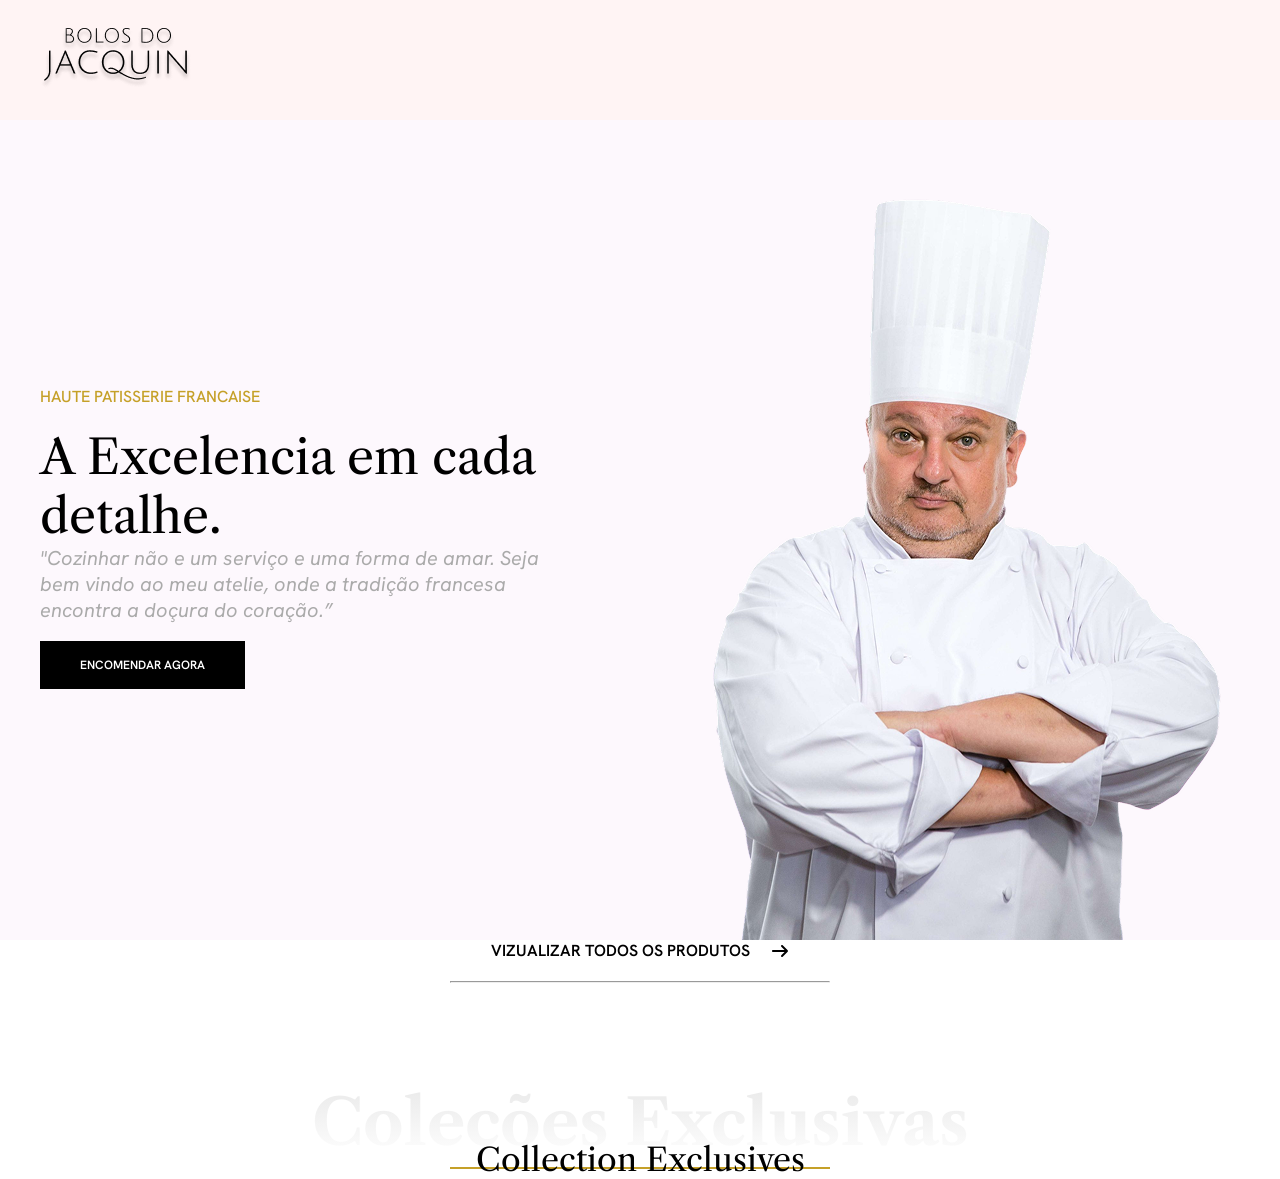
==== home/index.html @ 14ecc536 "inicio html e css pagina home" ====
<!DOCTYPE html>
<html lang="pt-br">

<head>
    <meta charset="UTF-8">
    <meta name="viewport" content="width=device-width, initial-scale=1.0">
    <title>home - bolos jacquin</title>
    <link rel="stylesheet" href="style.css">
    <link rel="preconnect" href="https://fonts.googleapis.com">
    <link rel="preconnect" href="https://fonts.gstatic.com" crossorigin>
    <link
        href="https://fonts.googleapis.com/css2?family=Hanken+Grotesk:ital,wght@0,100..900;1,100..900&family=Libre+Caslon+Text:ital,wght@0,400;0,700;1,400&display=swap"
        rel="stylesheet">

</head>

<body>
    <header class="home_cabecalho">
        <div class="home_container">
            <img src="../img/BOLOS DO JACQUIN.png" alt="logo bolos do jacquin">
        </div>
    </header>
    <main>
        <h1>página inicial bolos do Jacquin</h1>
        <section class="home_banner">
            <div class="home_container banner_container">
                <div class="box_texto_banner">
                    <span class="linha1">haute patisserie francaise</span><br>
                    <span class="linha2">A Excelencia em cada detalhe.</span>
                    <p class="linha3">"Cozinhar não e um serviço e uma forma de amar. Seja bem vindo ao meu atelie, onde a tradição
                        francesa encontra a doçura do coração.”</p>
                    <a class="linha4" href="">encomendar agora</a>
                </div>
                <img src="../img/jacquin._banner.png" alt="foto do Jacquin vestindo sua dolma">

            </div>

        </section>
        <section class="home_container home_produtos">
            <div class="link_produtos">
                <div>

                    <a href="">vizualizar todos os produtos</a>
                    <svg xmlns="http://www.w3.org/2000/svg" viewBox="0 0 640 640"><!--!Font Awesome Free 7.3.1 by @fontawesome - https://fontawesome.com License - https://fontawesome.com/license/free Copyright 2026 Fonticons, Inc.--><path d="M566.6 342.6C579.1 330.1 579.1 309.8 566.6 297.3L406.6 137.3C394.1 124.8 373.8 124.8 361.3 137.3C348.8 149.8 348.8 170.1 361.3 182.6L466.7 288L96 288C78.3 288 64 302.3 64 320C64 337.7 78.3 352 96 352L466.7 352L361.3 457.4C348.8 469.9 348.8 490.2 361.3 502.7C373.8 515.2 394.1 515.2 406.6 502.7L566.6 342.7z"/>
                    </svg>
                </div>
                <hr>

            </div>
            
            <div class="home_subtitulo">
                <h2>Coleções Exclusivas</h2>
                <span>Collection Exclusives</span>
                <hr>
                


            </div>
            <div></div>
            
        </section>

    </main>

</body>

</html>
---- home/style.css ----
*{
    margin: 0;
    padding: 0;
    box-sizing: border-box;
}

h1{
    position: absolute;
    width: 1px;
    height: 1px;
    margin: 1px;
    overflow: hidden;
}


/* ------ CABECALHO ------ */
.home_cabecalho{
    background-color: #FFF4F4;
    height: 120px;
    display: flex;
    justify-content: center;
    align-items: center;
}

.home_container{ 
    /* background-color: aqua; */
    max-width: 1200px;/* largura maxima 1200px */
    width: 95%; /* largura 95% */
    margin: 0 auto;
}





/* ------ BANNER ------ */
.home_banner{
    background-color: #fdf8fd;
}

.box_texto_banner{
    /* background-color: chartreuse; */
    font-family: "Hanken Grotesk", sans-serif;
    max-width: 520px;


}

.banner_container{
    display: flex;
    align-items: center;
    justify-content: space-between;
}

.banner_container img{
    width: 547px;
}

.linha1{
    color: #c5a028;
    font-size: 16px;
    font-weight: 500;
    text-transform: uppercase;
    margin-bottom: 20px;
    display: inline-block;
}

.linha2{
    font-family: "Libre Caslon Text", serif;
    font-size: 48px;
    display: inline-block;

}
   





.linha3{
     font-size: 20px;
     font-style: italic;
     color: #aaaaaa;
     margin-bottom: 30px;
     display: inline-block;
    
     

} 
   



.linha4{
    font-weight: 600;
    font-size: 12px;
    text-transform: uppercase;
    color: #ffffff;
    text-decoration: none;

    background-color: #000000;
    padding: 16px 40px;
}






/* ------ PRODUTOS ------ */
.home_prudutos{
    padding: 100px 0;
}

.link_produtos a{
       font-family: "Hanken Grotesk", sans-serif;
       font-weight: 600;
       font-size: 16px;
       text-transform: uppercase;
       
       text-decoration: none;
       color: #000000;
    
}

.link_produtos svg{
    width: 20px;
}

.link_produtos div{
    display: flex;
    align-items: center;
    justify-content: center;
    gap: 20px;
    margin-bottom: 20px;
}

.link_produtos hr{ 
    max-width: 380px;
    width: 100%;
    margin: 0 auto;
}
.home_subtitulo{
    font-family: "Libre Caslon Text", serif;
    /* background-color: darkgreen; */
    display: flex;
    flex-direction: column;
    align-items: center;
    position: relative;
    margin-top: 100px;
}

.home_subtitulo h2{
    font-weight: 700;
    font-size: 64px;
    background-image: linear-gradient(0deg, #FFFFFF, #E9E9E9);
    background-clip: text;
    -webkit-background-clip: text;

    color: transparent;
    -webkit-text-fill-color: transparent;
}

.home_subtitulo span{
    font-size: 32px;
    position: absolute;
    bottom: -10px;
    

}


.home_subtitulo hr {
    max-width: 380px;
    width: 100%;
    background-color: #c5a028;
    margin-top: 5px;
    border: none;
    height:2px;
}
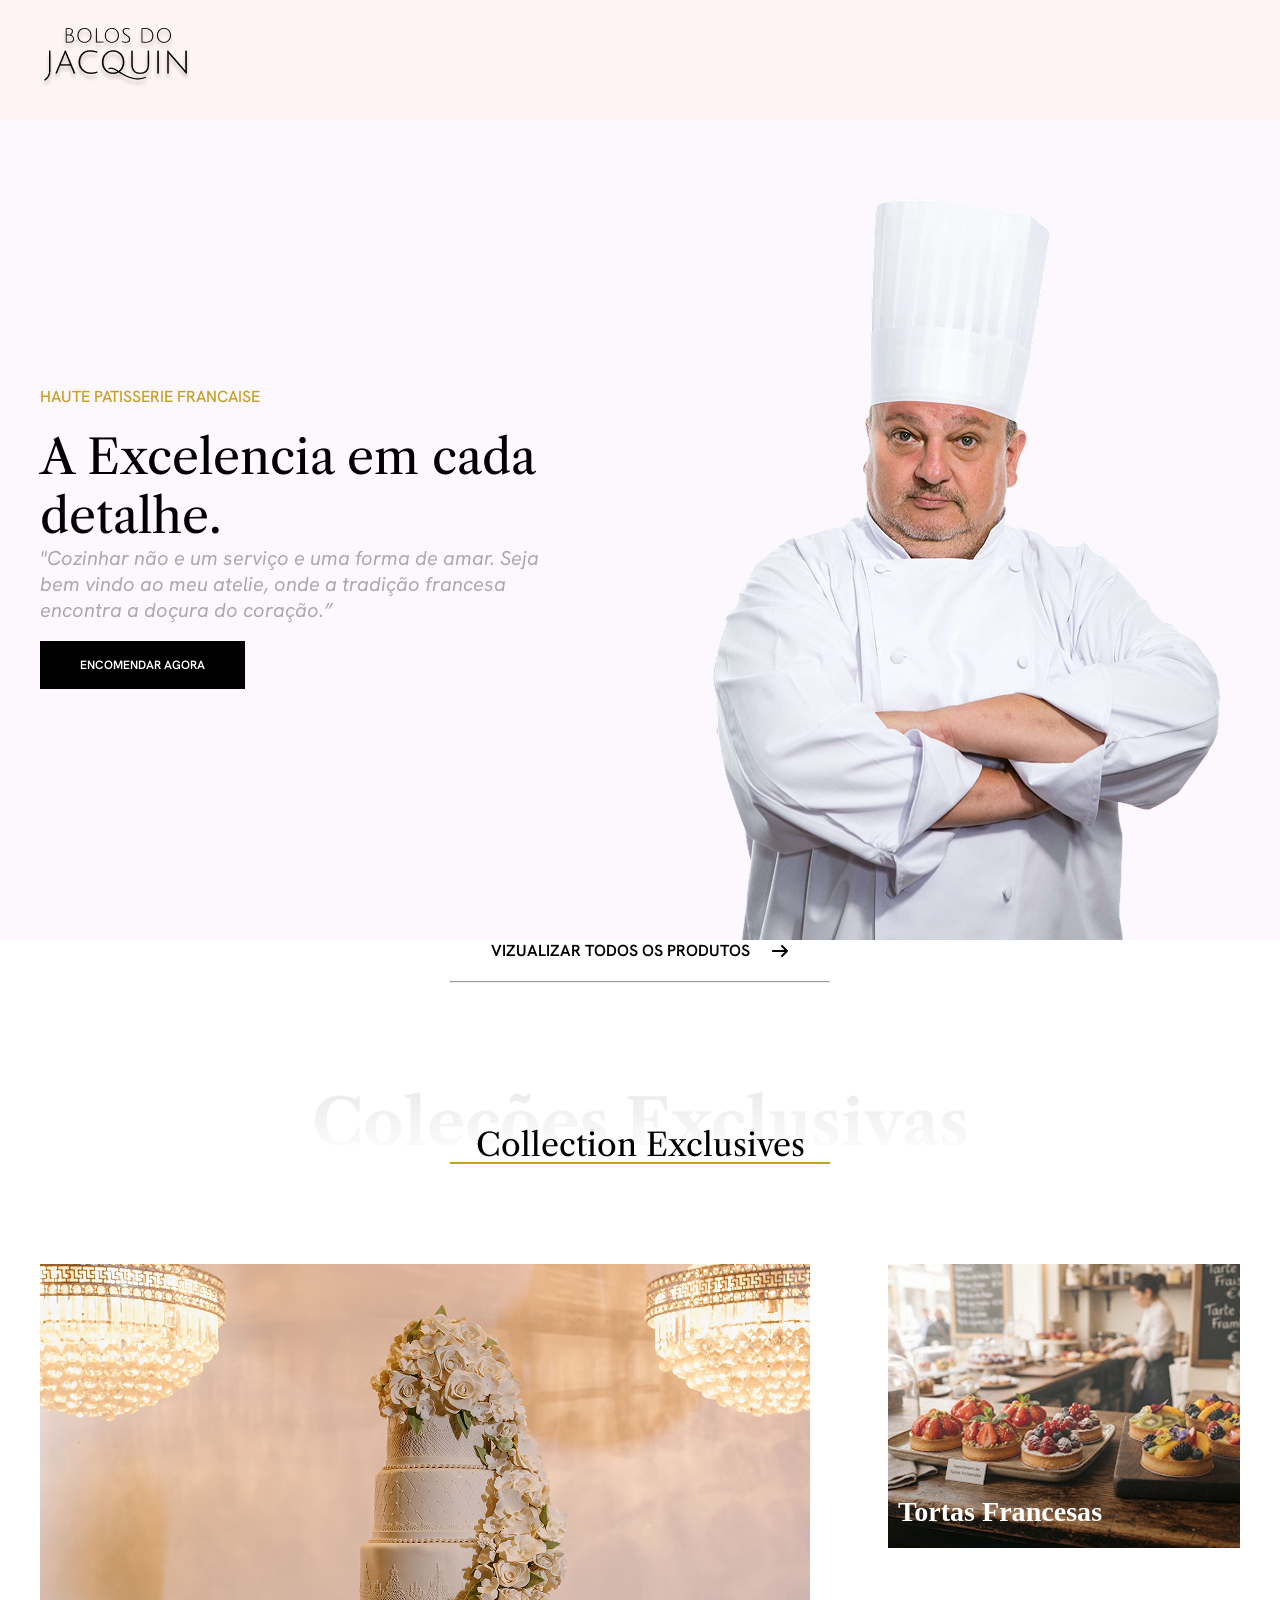
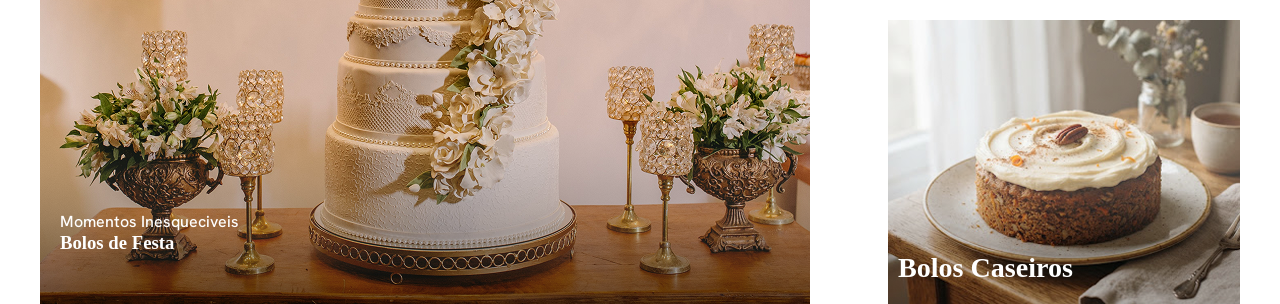
==== commit 3e492c4f: "seção de categorias finalizada" ====
--- a/home/index.html
+++ b/home/index.html
@@ -17,7 +17,7 @@
 <body>
     <header class="home_cabecalho">
         <div class="home_container">
-            <img src="../img/BOLOS DO JACQUIN.png" alt="logo bolos do jacquin">
+            <img src="./img/BOLOS DO JACQUIN.png" alt="logo bolos do jacquin">
         </div>
     </header>
     <main>
@@ -31,7 +31,7 @@
                         francesa encontra a doçura do coração.”</p>
                     <a class="linha4" href="">encomendar agora</a>
                 </div>
-                <img src="../img/jacquin._banner.png" alt="foto do Jacquin vestindo sua dolma">
+                <img src="./img/jacquin._banner.png" alt="foto do Jacquin vestindo sua dolma">
 
             </div>
 
@@ -56,7 +56,30 @@
 
 
             </div>
-            <div></div>
+            <div class="container_categorias"> 
+                <a href="">
+                <div class="img_categoria1">
+                    <span>Momentos Inesqueciveis</span>
+                    <h3>Bolos de Festa</h3>
+                </div>
+                </a>
+
+                <div class="col_categorias">
+                    <a href="">
+                        <div class="img img_categoria2">
+                            <h3>Tortas Francesas</h3>
+                        </div>
+                        
+                    </a>
+                    <a href="">
+                        <div class="img img_categoria3">
+                            <h3>Bolos Caseiros</h3>
+                        </div>
+                        
+                    </a>
+
+                </div>
+            </div>
             
         </section>
 
--- a/home/style.css
+++ b/home/style.css
@@ -148,6 +148,7 @@
     align-items: center;
     position: relative;
     margin-top: 100px;
+    margin-bottom: 100px;
 }
 
 .home_subtitulo h2{
@@ -165,6 +166,7 @@
     font-size: 32px;
     position: absolute;
     bottom: -10px;
+    margin-bottom: 10px;
     
 
 }
@@ -174,7 +176,82 @@
     max-width: 380px;
     width: 100%;
     background-color: #c5a028;
-    margin-top: 5px;
     border: none;
     height:2px;
+   
+}
+
+.img_categoria1{
+    background-image: url(./img/pexels-jonathanborba-26774588\ 1.png);
+    /* width: 70%; */
+    width: 770px;
+    height: 640px;
+    display: flex;
+    flex-direction: column;
+    justify-content: flex-end;
+    padding: 50px 20px;
+}
+
+.container_categorias{
+    display: flex;
+    justify-content: space-between;
+    width: 100%;
+}
+
+
+.container_categorias a{
+    color: #FFFFFF;
+    text-decoration: none;
+}
+
+
+.img_categoria1 span{
+    font-family:  "Hanken Grotesk", sans-serif;
+    font-weight: 500;
+
+}
+
+
+
+
+.home_prudutos h3{
+    font-family: "Libre Caslon Text", serif;
+    font-size: 32px;
+    font-weight: 400;
+
+}
+
+.col_categorias{
+    display: flex;
+    flex-direction: column;
+    justify-content: space-between;
+}
+
+
+.img_categoria2{
+    background-image: url(./img/Image\ \(1\).png);
+    width: 25%;
+    max-width: 352px;
+    height: 284px;
+
+}
+
+.img_categoria3{
+    background-image: url(./img/Image\ \(2\).png);
+    width: 25%;
+    max-width: 352px;
+    height: 284px;
+
+}
+
+.img_categoria2,
+.img_categoria3{
+    /* width: 25%; */
+    width: 352px;
+    height: 284px;
+    display: flex;
+    align-items: flex-end;
+    padding: 20px 10px;
+    font-size: 24px;
+
 }
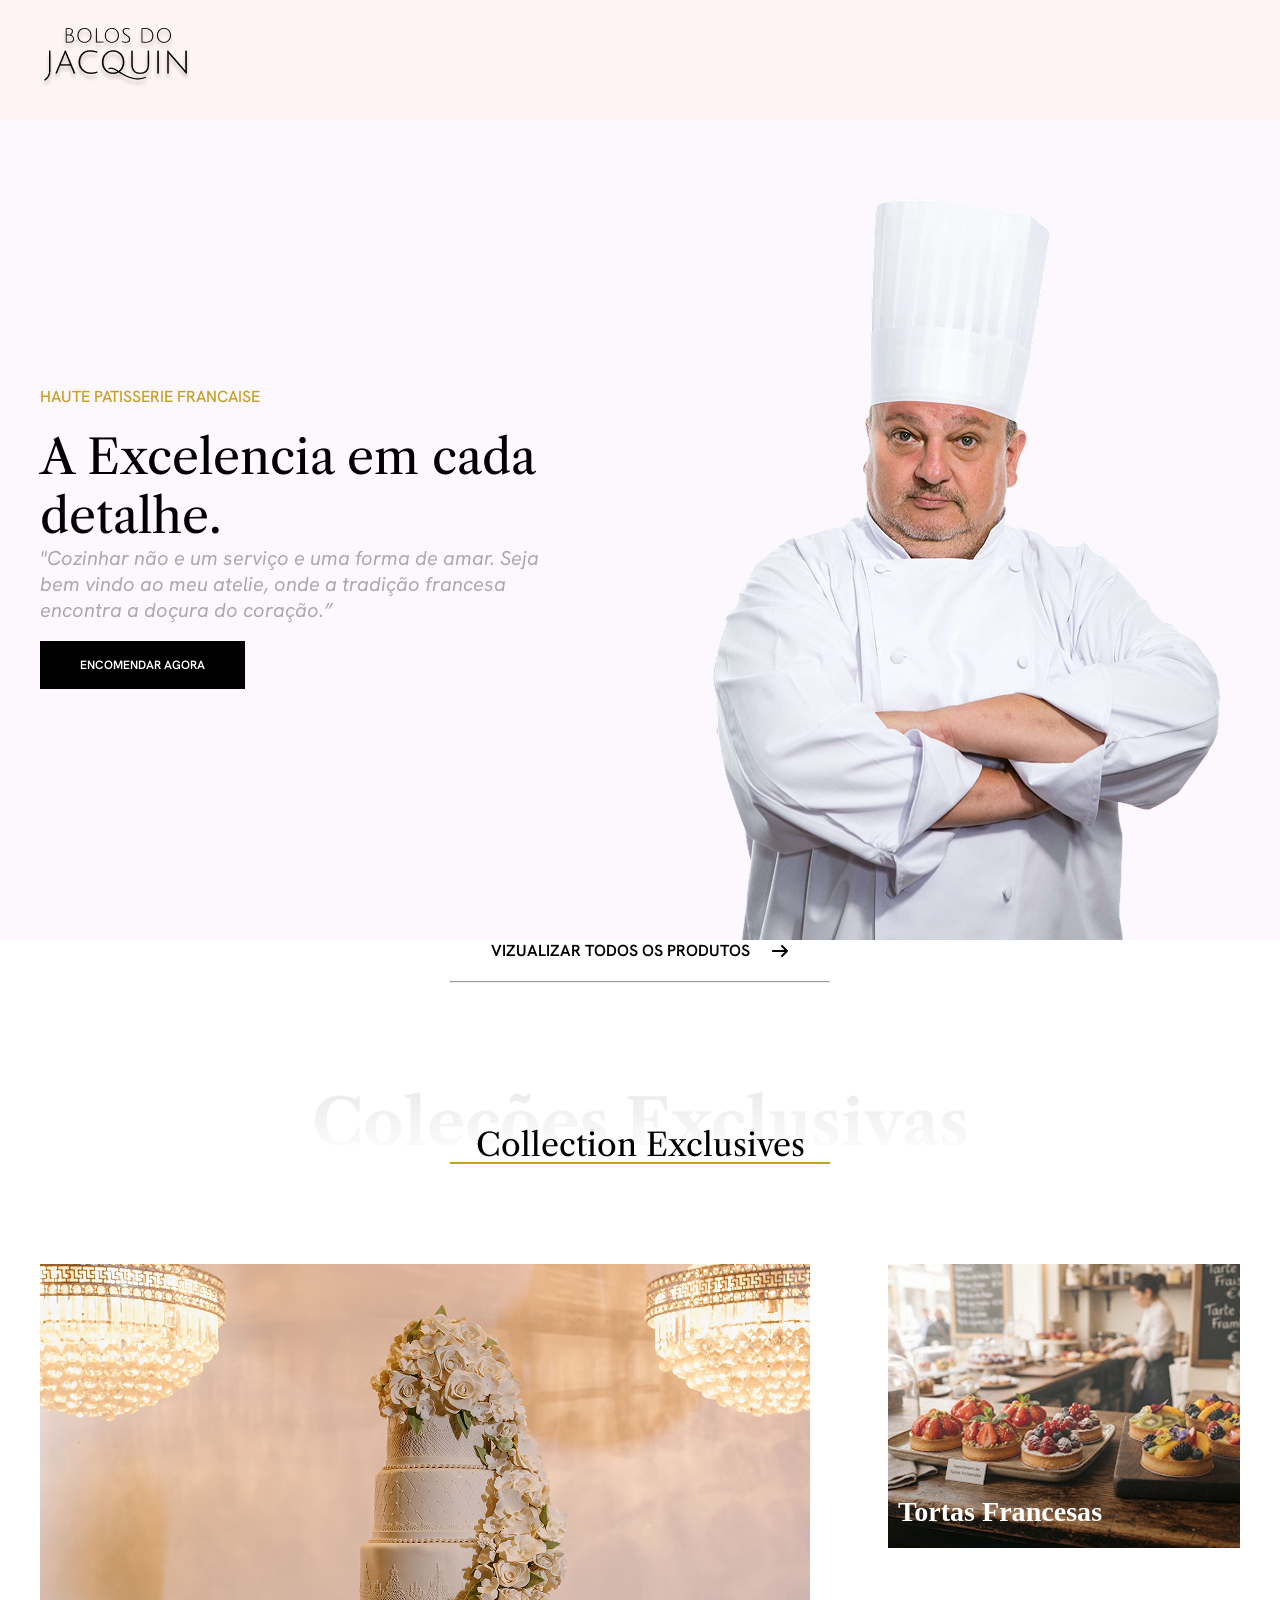
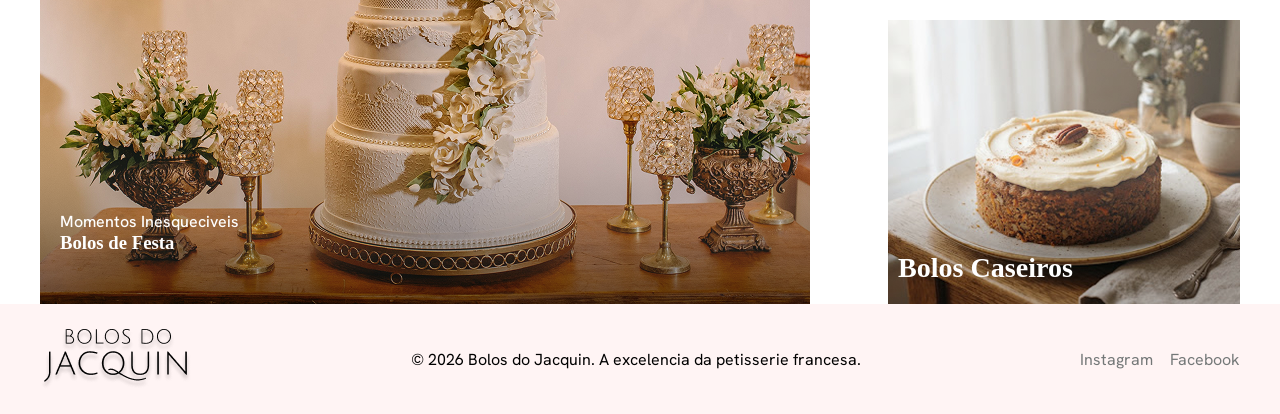
==== commit 66a45944: "inicio da pagina de cadastro e listagem de produtos" ====
--- a/home/index.html
+++ b/home/index.html
@@ -84,7 +84,19 @@
         </section>
 
     </main>
+    <footer>
+        <div class="home_container footer_container">
+
+            <img src="./img/BOLOS DO JACQUIN.png" alt="Logo bolos do Jacquin">
+            <span>© 2026 Bolos do Jacquin. A excelencia da petisserie francesa.</span>
+            <nav class="nav_footer">
+
+                <a href="">Instagram</a>
+                <a href="">Facebook</a>
+            </nav>
+        </div>
+    </footer>
 
 </body>
 
-</html>+</html>  
--- a/home/style.css
+++ b/home/style.css
@@ -254,4 +254,40 @@
     padding: 20px 10px;
     font-size: 24px;
 
+}
+
+
+/* ------ FOOTER ------ */
+footer{
+    background-color: #FFF4F4;
+    height: 110px;
+    display: flex;
+    align-items: center;
+}
+.footer_container{
+    display: flex;
+    justify-content: space-between;
+    align-items: center;
+  
+
+}
+
+.nav_footer{
+    display: flex;
+    justify-content: space-between;
+    width: 160px;
+}
+
+.footer_container span,
+.nav_footer a{
+    font-family:  "Hanken Grotesk", sans-serif;
+   
+    
+
+}
+
+
+.nav_footer a{
+    text-decoration: none;
+    color: #747878;
 }
